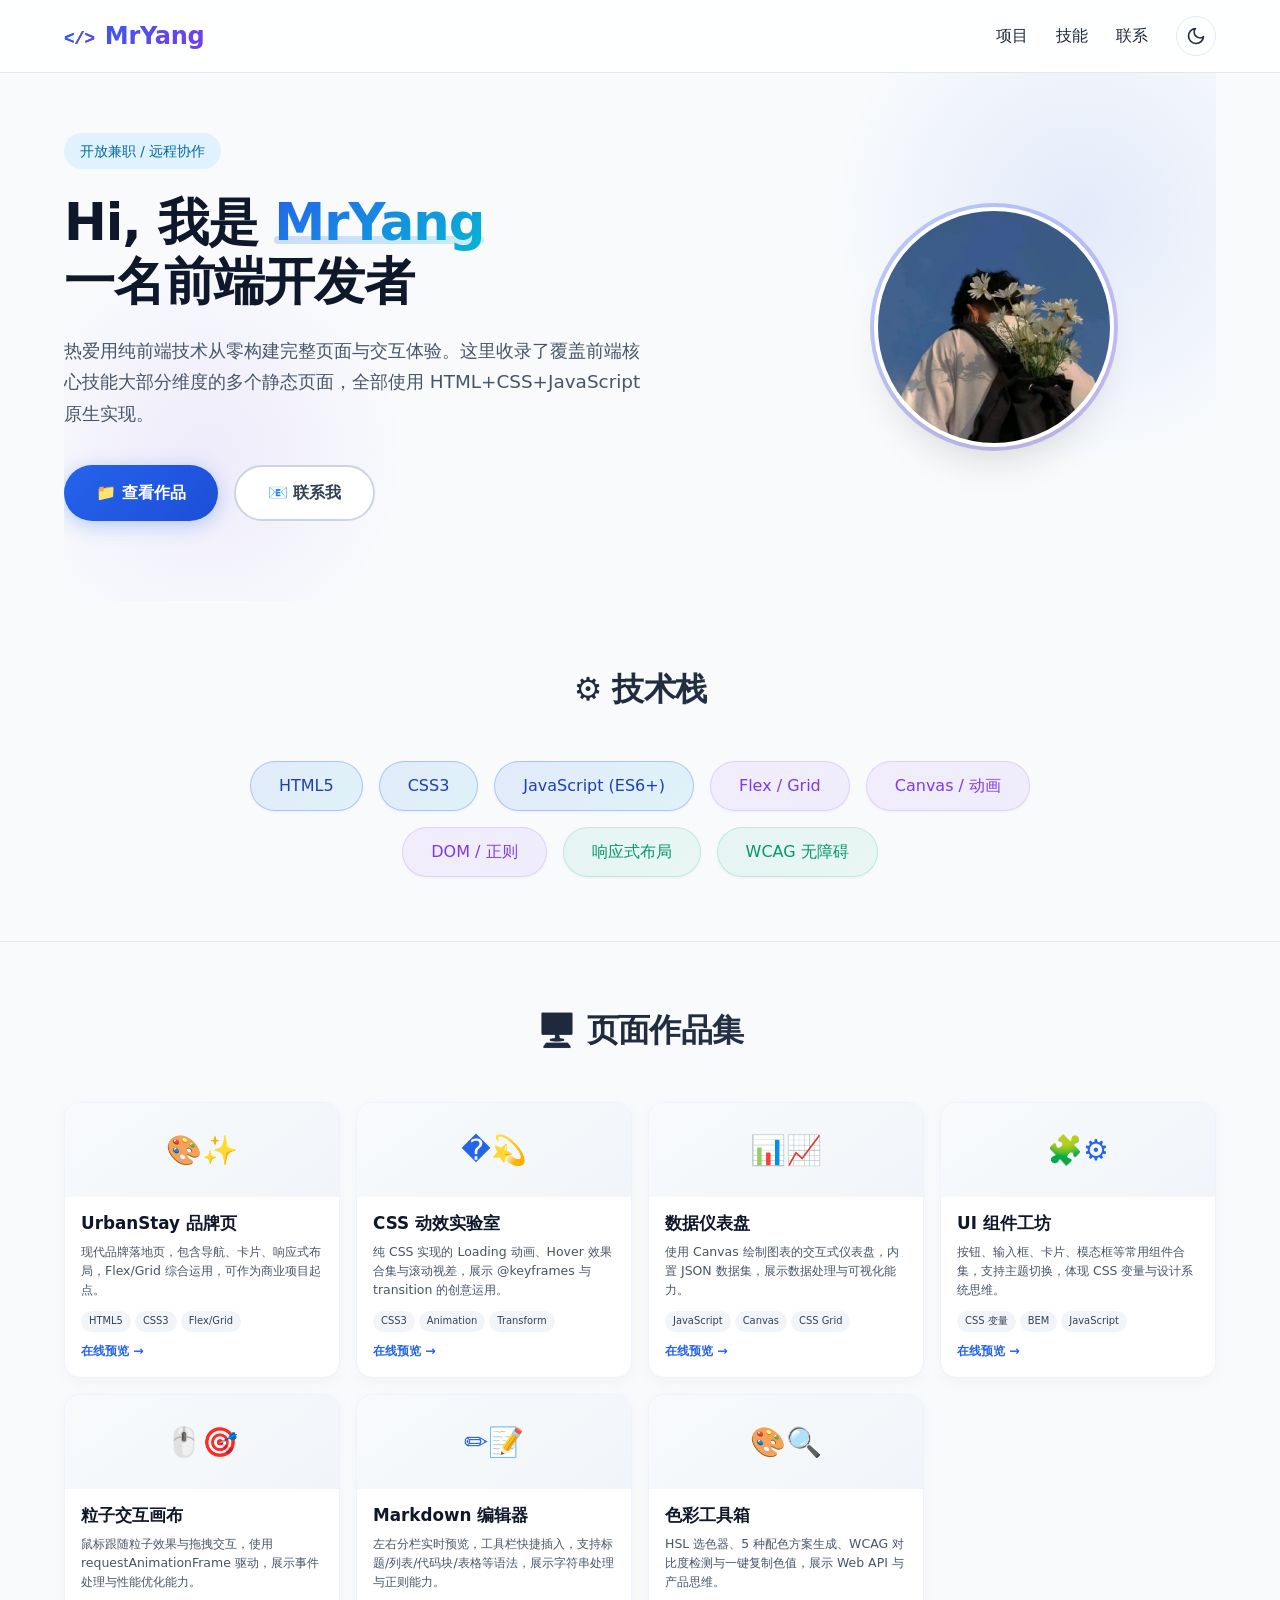
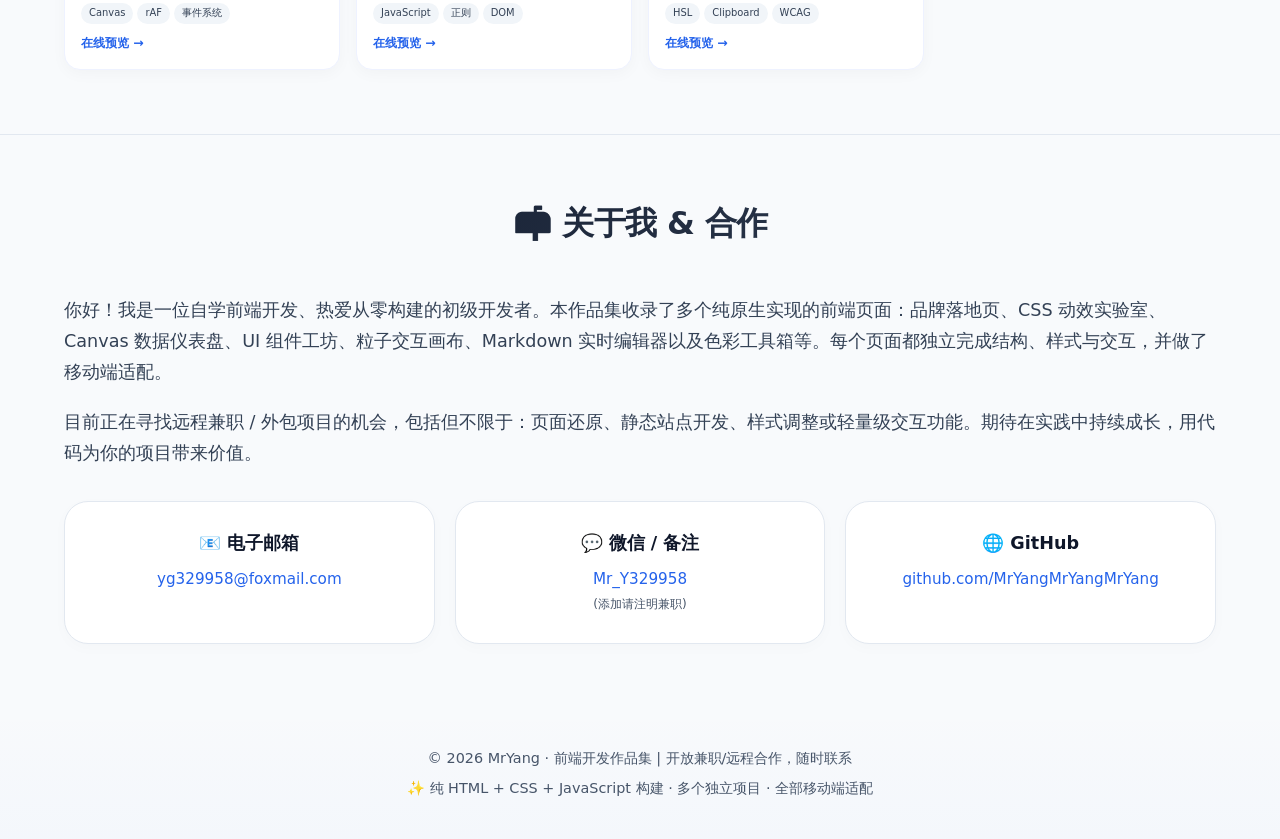
==== index.html @ 383ffbd2 "初始提交：MrYang 前端开发作品集" ====
<!DOCTYPE html>
<html lang="zh-CN">
<head>
    <meta charset="UTF-8">
    <meta name="viewport" content="width=device-width, initial-scale=1.0, viewport-fit=cover">
    <meta name="description" content="MrYang 前端开发作品集 - 专注 HTML5/CSS3/JavaScript 原生开发与响应式布局，开放兼职与远程协作">
    <meta name="keywords" content="前端开发, 作品集, HTML5, CSS3, JavaScript, 响应式布局">
    <meta property="og:title" content="MrYang · 前端开发作品集">
    <meta property="og:description" content="专注原生前端开发，开放兼职与远程协作">
    <meta property="og:type" content="website">
    <title>MrYang · 前端页面作品集</title>
    <link rel="icon" href="data:image/svg+xml,%3Csvg xmlns='http://www.w3.org/2000/svg' viewBox='0 0 100 100'%3E%3Cdefs%3E%3ClinearGradient id='g' x1='0%25' y1='0%25' x2='100%25' y2='100%25'%3E%3Cstop offset='0%25' stop-color='%232563eb'/%3E%3Cstop offset='100%25' stop-color='%237c3aed'/%3E%3C/linearGradient%3E%3C/defs%3E%3Crect width='100' height='100' rx='20' fill='url(%23g)'/%3E%3Ctext x='50' y='68' font-family='system-ui,-apple-system,sans-serif' font-size='56' font-weight='800' fill='white' text-anchor='middle'%3EM%3C/text%3E%3Ctext x='78' y='38' font-family='monospace' font-size='22' font-weight='700' fill='rgba(255,255,255,0.85)' text-anchor='middle'%3E%3C/text%3E%3C/svg%3E" type="image/svg+xml">
    <link rel="apple-touch-icon" href="data:image/svg+xml,%3Csvg xmlns='http://www.w3.org/2000/svg' viewBox='0 0 100 100'%3E%3Cdefs%3E%3ClinearGradient id='g' x1='0%25' y1='0%25' x2='100%25' y2='100%25'%3E%3Cstop offset='0%25' stop-color='%232563eb'/%3E%3Cstop offset='100%25' stop-color='%237c3aed'/%3E%3C/linearGradient%3E%3C/defs%3E%3Crect width='100' height='100' rx='20' fill='url(%23g)'/%3E%3Ctext x='50' y='68' font-family='system-ui,-apple-system,sans-serif' font-size='56' font-weight='800' fill='white' text-anchor='middle'%3EM%3C/text%3E%3Ctext x='78' y='38' font-family='monospace' font-size='22' font-weight='700' fill='rgba(255,255,255,0.85)' text-anchor='middle'%3E%3C/text%3E%3C/svg%3E" type="image/svg+xml">
    <link rel="stylesheet" href="style.css">
</head>
<body>
    <a href="#main-content" class="skip-link">跳转到主要内容</a>
    <nav class="navbar" aria-label="主导航">
        <div class="container nav-inner">
            <a href="#" class="logo" aria-label="返回顶部"><span class="logo-icon">&lt;/&gt;</span> MrYang</a>
            <button class="nav-menu-btn" id="navMenuBtn" aria-label="菜单">☰</button>
            <div class="nav-links" id="navLinks">
                <a href="#projects" aria-label="查看项目作品">项目</a>
                <a href="#skills" aria-label="查看技术栈">技能</a>
                <a href="#contact" aria-label="联系方式">联系</a>
                <button class="theme-toggle" id="themeToggle" aria-label="切换暗色/亮色模式">
                    <svg class="moon" width="20" height="20" viewBox="0 0 24 24" fill="none" stroke="currentColor" stroke-width="2" stroke-linecap="round" stroke-linejoin="round"><path d="M21 12.79A9 9 0 1 1 11.21 3 7 7 0 0 0 21 12.79z"/></svg>
                    <svg class="sun" width="20" height="20" viewBox="0 0 24 24" fill="none" stroke="currentColor" stroke-width="2" stroke-linecap="round" stroke-linejoin="round"><circle cx="12" cy="12" r="5"/><line x1="12" y1="1" x2="12" y2="3"/><line x1="12" y1="21" x2="12" y2="23"/><line x1="4.22" y1="4.22" x2="5.64" y2="5.64"/><line x1="18.36" y1="18.36" x2="19.78" y2="19.78"/><line x1="1" y1="12" x2="3" y2="12"/><line x1="21" y1="12" x2="23" y2="12"/><line x1="4.22" y1="19.78" x2="5.64" y2="18.36"/><line x1="18.36" y1="5.64" x2="19.78" y2="4.22"/></svg>
                </button>
            </div>
        </div>
    </nav>

    <main id="main-content">
        <div class="container">
            <!-- Hero 部分 -->
            <div class="hero">
                <div class="hero-content">
                    <div class="hero-badge">开放兼职 / 远程协作</div>
                    <h1>Hi, 我是 <span class="hero-highlight">MrYang</span><br>一名前端开发者</h1>
                    <p class="hero-desc">热爱用纯前端技术从零构建完整页面与交互体验。这里收录了覆盖前端核心技能大部分维度的多个静态页面，全部使用 HTML+CSS+JavaScript 原生实现。</p>
                    <div class="btn-group">
                        <a href="#projects" class="btn btn-primary">📁 查看作品</a>
                        <a href="#contact" class="btn btn-outline">📧 联系我</a>
                    </div>
                </div>
                <div class="hero-avatar">
                    <div class="avatar-circle"></div>
                </div>
            </div>
        </div>

        <!-- 技能区域 -->
        <section id="skills">
            <div class="container">
                <h2 class="section-title">⚙️ 技术栈</h2>
                <div class="skills-grid">
                    <span class="skill-tag core">HTML5</span>
                    <span class="skill-tag core">CSS3</span>
                    <span class="skill-tag core">JavaScript (ES6+)</span>
                    <span class="skill-tag tools">Flex / Grid</span>
                    <span class="skill-tag tools">Canvas / 动画</span>
                    <span class="skill-tag tools">DOM / 正则</span>
                    <span class="skill-tag method">响应式布局</span>
                    <span class="skill-tag method">WCAG 无障碍</span>
                </div>
            </div>
        </section>

        <!-- 项目作品展示 -->
        <section id="projects">
            <div class="container">
                <h2 class="section-title">🖥️ 页面作品集</h2>
                <div class="projects-grid">
                    <!-- 项目卡片 1 - 品牌落地页 -->
                    <div class="project-card">
                        <div class="card-img">
                            🎨✨
                        </div>
                        <div class="card-content">
                            <h3 class="card-title">UrbanStay 品牌页</h3>
                            <p class="card-desc">现代品牌落地页，包含导航、卡片、响应式布局，Flex/Grid 综合运用，可作为商业项目起点。</p>
                            <div class="tech-stack">
                                <span class="tech-badge">HTML5</span>
                                <span class="tech-badge">CSS3</span>
                                <span class="tech-badge">Flex/Grid</span>
                            </div>
                            <a href="projects/urban-stay/index.html" class="card-link">在线预览 →</a>
                        </div>
                    </div>
                    <!-- 项目卡片 2 - CSS 动画合集 -->
                    <div class="project-card">
                        <div class="card-img">
                            �💫
                        </div>
                        <div class="card-content">
                            <h3 class="card-title">CSS 动效实验室</h3>
                            <p class="card-desc">纯 CSS 实现的 Loading 动画、Hover 效果合集与滚动视差，展示 @keyframes 与 transition 的创意运用。</p>
                            <div class="tech-stack">
                                <span class="tech-badge">CSS3</span>
                                <span class="tech-badge">Animation</span>
                                <span class="tech-badge">Transform</span>
                            </div>
                            <a href="projects/css-animation/index.html" class="card-link">在线预览 →</a>
                        </div>
                    </div>
                    <!-- 项目卡片 3 - 数据仪表盘 -->
                    <div class="project-card">
                        <div class="card-img">
                            📊📈
                        </div>
                        <div class="card-content">
                            <h3 class="card-title">数据仪表盘</h3>
                            <p class="card-desc">使用 Canvas 绘制图表的交互式仪表盘，内置 JSON 数据集，展示数据处理与可视化能力。</p>
                            <div class="tech-stack">
                                <span class="tech-badge">JavaScript</span>
                                <span class="tech-badge">Canvas</span>
                                <span class="tech-badge">CSS Grid</span>
                            </div>
                            <a href="projects/dashboard/index.html" class="card-link">在线预览 →</a>
                        </div>
                    </div>
                    <!-- 项目卡片 4 - UI 组件库 -->
                    <div class="project-card">
                        <div class="card-img">
                            🧩⚙️
                        </div>
                        <div class="card-content">
                            <h3 class="card-title">UI 组件工坊</h3>
                            <p class="card-desc">按钮、输入框、卡片、模态框等常用组件合集，支持主题切换，体现 CSS 变量与设计系统思维。</p>
                            <div class="tech-stack">
                                <span class="tech-badge">CSS 变量</span>
                                <span class="tech-badge">BEM</span>
                                <span class="tech-badge">JavaScript</span>
                            </div>
                            <a href="projects/ui-components/index.html" class="card-link">在线预览 →</a>
                        </div>
                    </div>
                    <!-- 项目卡片 5 - 创意交互页 -->
                    <div class="project-card">
                        <div class="card-img">
                            🖱️🎯
                        </div>
                        <div class="card-content">
                            <h3 class="card-title">粒子交互画布</h3>
                            <p class="card-desc">鼠标跟随粒子效果与拖拽交互，使用 requestAnimationFrame 驱动，展示事件处理与性能优化能力。</p>
                            <div class="tech-stack">
                                <span class="tech-badge">Canvas</span>
                                <span class="tech-badge">rAF</span>
                                <span class="tech-badge">事件系统</span>
                            </div>
                            <a href="projects/particle-canvas/index.html" class="card-link">在线预览 →</a>
                        </div>
                    </div>
                    <!-- 项目卡片 6 - Markdown 编辑器 -->
                    <div class="project-card">
                        <div class="card-img">
                            ✏️📝
                        </div>
                        <div class="card-content">
                            <h3 class="card-title">Markdown 编辑器</h3>
                            <p class="card-desc">左右分栏实时预览，工具栏快捷插入，支持标题/列表/代码块/表格等语法，展示字符串处理与正则能力。</p>
                            <div class="tech-stack">
                                <span class="tech-badge">JavaScript</span>
                                <span class="tech-badge">正则</span>
                                <span class="tech-badge">DOM</span>
                            </div>
                            <a href="projects/markdown-editor/index.html" class="card-link">在线预览 →</a>
                        </div>
                    </div>
                    <!-- 项目卡片 7 - 色彩工具箱 -->
                    <div class="project-card">
                        <div class="card-img">
                            🎨🔍
                        </div>
                        <div class="card-content">
                            <h3 class="card-title">色彩工具箱</h3>
                            <p class="card-desc">HSL 选色器、5 种配色方案生成、WCAG 对比度检测与一键复制色值，展示 Web API 与产品思维。</p>
                            <div class="tech-stack">
                                <span class="tech-badge">HSL</span>
                                <span class="tech-badge">Clipboard</span>
                                <span class="tech-badge">WCAG</span>
                            </div>
                            <a href="projects/color-toolkit/index.html" class="card-link">在线预览 →</a>
                        </div>
                    </div>
                </div>

            </div>
        </section>

        <!-- 关于我 + 联系方式区域 (包含联系展示) -->
        <section id="contact">
            <div class="container">
                <h2 class="section-title">📬 关于我 & 合作</h2>
                <div class="about-wrap">
                    <div class="about-text">
                        <p>你好！我是一位自学前端开发、热爱从零构建的初级开发者。本作品集收录了多个纯原生实现的前端页面：品牌落地页、CSS 动效实验室、Canvas 数据仪表盘、UI 组件工坊、粒子交互画布、Markdown 实时编辑器以及色彩工具箱等。每个页面都独立完成结构、样式与交互，并做了移动端适配。</p>
                        <p>目前正在寻找远程兼职 / 外包项目的机会，包括但不限于：页面还原、静态站点开发、样式调整或轻量级交互功能。期待在实践中持续成长，用代码为你的项目带来价值。</p>
                        <div class="contact-links">
                            <div class="contact-card">
                                <h3>📧 电子邮箱</h3>
                                <div class="contact-detail">yg329958@foxmail.com</div>
                            </div>
                            <div class="contact-card">
                                <h3>💬 微信 / 备注</h3>
                                <div class="contact-detail">Mr_Y329958</div>
                                <span style="font-size: 0.75rem; color:#475569;">(添加请注明兼职)</span>
                            </div>
                            <div class="contact-card">
                                <h3>🌐 GitHub</h3>
                                <div class="contact-detail">
                                    <a href="https://github.com/MrYangMrYangMrYang?tab=repositories" target="_blank" rel="noopener noreferrer" style="color: inherit; text-decoration: none;">github.com/MrYangMrYangMrYang</a>
                                </div>
                            </div>
                        </div>
                    </div>
                </div>
            </div>
        </section>
    </main>

    <footer>
        <div class="container">
            <p>© 2026 MrYang · 前端开发作品集 | 开放兼职/远程合作，随时联系</p>
            <p style="margin-top: 8px;">✨ 纯 HTML + CSS + JavaScript 构建 · 多个独立项目 · 全部移动端适配</p>
        </div>
    </footer>

    <script>
        // 导航栏滚动效果
        (function() {
            const navbar = document.querySelector('.navbar');
            window.addEventListener('scroll', () => {
                if (window.scrollY > 50) {
                    navbar.classList.add('scrolled');
                } else {
                    navbar.classList.remove('scrolled');
                }
            });
        })();

        // 主题切换
        (function() {
            const toggle = document.getElementById('themeToggle');
            const saved = localStorage.getItem('theme');
            if (saved === 'dark' || (!saved && window.matchMedia('(prefers-color-scheme: dark)').matches)) {
                document.body.classList.add('dark');
            }
            toggle.addEventListener('click', function() {
                document.body.classList.toggle('dark');
                localStorage.setItem('theme', document.body.classList.contains('dark') ? 'dark' : 'light');
            });
        })();

        // 通用平滑滚动
        document.querySelectorAll('a[href^="#"]').forEach(anchor => {
            anchor.addEventListener('click', function(e) {
                const targetId = this.getAttribute('href');
                // 排除 href="#" 的情况，只处理有具体锚点的链接
                if (targetId === '#') return;
                
                const targetElement = document.querySelector(targetId);
                if (targetElement) {
                    e.preventDefault();
                    targetElement.scrollIntoView({ behavior: 'smooth', block: 'start' });
                }
            });
        });

        // 保存滚动位置：点击项目链接时记录当前滚动位置
        document.querySelectorAll('a[href^="projects/"]').forEach(link => {
            link.addEventListener('click', () => {
                sessionStorage.setItem('scrollPos', window.scrollY);
            });
        });

        // 恢复滚动位置：从项目页返回时直接回到原来的位置
        const savedPos = sessionStorage.getItem('scrollPos');
        if (savedPos !== null) {
            window.scrollTo({ top: parseInt(savedPos), behavior: 'instant' });
            sessionStorage.removeItem('scrollPos');
        }

        // 移动端菜单
        (function() {
            const btn = document.getElementById('navMenuBtn');
            const links = document.getElementById('navLinks');
            btn.addEventListener('click', () => {
                links.classList.toggle('open');
                btn.textContent = links.classList.contains('open') ? '✕' : '☰';
            });
            links.querySelectorAll('a').forEach(a => {
                a.addEventListener('click', () => {
                    links.classList.remove('open');
                    btn.textContent = '☰';
                });
            });
        })();
    </script>
</body>
</html>
---- style.css ----
/* ========================================
   MrYang 个人作品集 - 样式表
   ======================================== */

/* 基础重置 */
* {
    margin: 0;
    padding: 0;
    box-sizing: border-box;
}

html {
    scroll-behavior: smooth;
}

body {
    background: #f8fafc;
    font-family: system-ui, -apple-system, 'Segoe UI', 'Roboto', 'Noto Sans', sans-serif;
    color: #0f172a;
    line-height: 1.5;
}

/* 容器 */
.container {
    max-width: 1200px;
    margin: 0 auto;
    padding: 0 24px;
}

/* ========================================
   导航栏
   ======================================== */
.navbar {
    background: rgba(255,255,255,0.85);
    backdrop-filter: blur(12px);
    position: sticky;
    top: 0;
    z-index: 10;
    border-bottom: 1px solid #e2e8f0;
    padding: 16px 0;
    transition: all 0.3s ease;
}

.navbar.scrolled {
    background: rgba(255,255,255,0.95);
    box-shadow: 0 2px 20px rgba(0,0,0,0.05);
}

.nav-inner {
    display: flex;
    justify-content: space-between;
    align-items: center;
    flex-wrap: wrap;
    gap: 16px;
}

.logo {
    font-weight: 700;
    font-size: 1.5rem;
    background: linear-gradient(135deg, #2563eb, #7c3aed);
    background-clip: text;
    -webkit-background-clip: text;
    color: transparent;
    letter-spacing: -0.3px;
}

.logo-icon {
    font-family: 'Cascadia Code', 'Fira Code', 'Consolas', monospace;
    font-size: 1.1rem;
    background: linear-gradient(135deg, #2563eb, #7c3aed);
    -webkit-background-clip: text;
    background-clip: text;
    color: transparent;
    font-weight: 800;
    margin-right: 2px;
}

.nav-links {
    display: flex;
    gap: 28px;
    align-items: center;
}

.nav-links a {
    text-decoration: none;
    font-weight: 500;
    color: #1e293b;
    transition: color 0.2s;
    position: relative;
}

.nav-links a::after {
    content: '';
    position: absolute;
    bottom: -4px;
    left: 0;
    width: 0;
    height: 2px;
    background: #2563eb;
    transition: width 0.2s ease;
}

.nav-links a:hover::after {
    width: 100%;
}

.nav-links a:hover {
    color: #2563eb;
}

/* ========================================
   通用板块样式
   ======================================== */
section {
    padding: 64px 0;
    border-bottom: 1px solid #e2e8f0;
}

section:last-child {
    border-bottom: none;
}

.section-title {
    font-size: 2rem;
    font-weight: 700;
    letter-spacing: -0.02em;
    margin-bottom: 48px;
    text-align: center;
    background: linear-gradient(120deg, #0f172a, #334155);
    background-clip: text;
    -webkit-background-clip: text;
    color: transparent;
}

/* ========================================
   Hero 区域
   ======================================== */
.hero {
    display: flex;
    flex-wrap: wrap;
    align-items: center;
    justify-content: space-between;
    gap: 40px;
    padding: 60px 0 80px;
    position: relative;
    overflow: hidden;
}

.hero::before {
    content: '';
    position: absolute;
    top: -20%;
    right: -10%;
    width: 500px;
    height: 500px;
    background: radial-gradient(circle, rgba(37,99,235,0.1) 0%, transparent 70%);
    border-radius: 50%;
}

.hero::after {
    content: '';
    position: absolute;
    bottom: -10%;
    left: -5%;
    width: 400px;
    height: 400px;
    background: radial-gradient(circle, rgba(124,58,237,0.08) 0%, transparent 70%);
    border-radius: 50%;
}

.hero-content {
    flex: 1.2;
    position: relative;
    z-index: 1;
}

.hero-badge {
    background: #e0f2fe;
    color: #0369a1;
    padding: 8px 16px;
    border-radius: 40px;
    font-size: 0.85rem;
    font-weight: 500;
    display: inline-block;
    margin-bottom: 24px;
    animation: fadeInUp 0.5s ease;
}

.hero-content h1 {
    font-size: 3.2rem;
    font-weight: 800;
    line-height: 1.15;
    letter-spacing: -0.02em;
    margin-bottom: 24px;
    color: #0f172a;
    animation: fadeInUp 0.5s ease 0.1s both;
}

.hero-highlight {
    background: linear-gradient(145deg, #2563eb, #06b6d4);
    background-clip: text;
    -webkit-background-clip: text;
    color: transparent;
    position: relative;
}

.hero-highlight::after {
    content: '';
    position: absolute;
    bottom: 8px;
    left: 0;
    right: 0;
    height: 8px;
    background: linear-gradient(90deg, rgba(37,99,235,0.2), rgba(6,182,212,0.2));
    border-radius: 4px;
    z-index: -1;
}

.hero-desc {
    font-size: 1.15rem;
    color: #475569;
    max-width: 580px;
    margin-bottom: 36px;
    line-height: 1.7;
    animation: fadeInUp 0.5s ease 0.2s both;
}

.btn-group {
    display: flex;
    gap: 16px;
    flex-wrap: wrap;
    animation: fadeInUp 0.5s ease 0.3s both;
}

.btn {
    display: inline-flex;
    align-items: center;
    padding: 14px 32px;
    border-radius: 40px;
    font-weight: 600;
    text-decoration: none;
    transition: all 0.3s ease;
    gap: 8px;
}

.btn-primary {
    background: linear-gradient(135deg, #2563eb, #1d4ed8);
    color: white;
    box-shadow: 0 4px 20px rgba(37,99,235,0.3);
}

.btn-primary:hover {
    background: linear-gradient(135deg, #1d4ed8, #1e40af);
    transform: translateY(-3px);
    box-shadow: 0 8px 30px rgba(37,99,235,0.4);
}

.btn-outline {
    border: 2px solid #cbd5e1;
    color: #334155;
    background: white;
}

.btn-outline:hover {
    border-color: #2563eb;
    color: #2563eb;
    background: rgba(37,99,235,0.05);
    transform: translateY(-2px);
}

.hero-avatar {
    flex: 0.8;
    display: flex;
    justify-content: center;
    position: relative;
    z-index: 1;
}

.avatar-circle {
    width: 240px;
    height: 240px;
    border-radius: 50%;
    background-image: url('images/User.jpg');
    background-size: cover;
    background-repeat: no-repeat;
    background-position: center;
    box-shadow: 0 25px 40px -15px rgba(0,0,0,0.15);
    transition: all 0.4s ease;
    border: 4px solid white;
    position: relative;
}

.avatar-circle::before {
    content: '';
    position: absolute;
    inset: -8px;
    border-radius: 50%;
    background: linear-gradient(135deg, rgba(37,99,235,0.3), rgba(124,58,237,0.3));
    z-index: -1;
    animation: pulse 3s ease-in-out infinite;
}

.avatar-circle:hover {
    transform: scale(1.05);
    box-shadow: 0 30px 50px -20px rgba(0,0,0,0.2);
}

@keyframes fadeInUp {
    from {
        opacity: 0;
        transform: translateY(20px);
    }
    to {
        opacity: 1;
        transform: translateY(0);
    }
}

@keyframes pulse {
    0%, 100% {
        transform: scale(1);
        opacity: 0.6;
    }
    50% {
        transform: scale(1.05);
        opacity: 0.3;
    }
}

/* ========================================
   技能云
   ======================================== */
.skills-grid {
    display: flex;
    flex-wrap: wrap;
    justify-content: center;
    gap: 16px;
    max-width: 900px;
    margin: 0 auto;
}

.skill-tag {
    background: white;
    border-radius: 60px;
    padding: 12px 28px;
    font-weight: 500;
    box-shadow: 0 1px 3px rgba(0,0,0,0.05);
    border: 1px solid #e2e8f0;
    transition: all 0.3s ease;
    font-size: 1rem;
    position: relative;
}

.skill-tag:hover {
    border-color: #2563eb;
    transform: translateY(-3px) scale(1.02);
    box-shadow: 0 12px 28px -12px rgba(37,99,235,0.3);
}

.skill-tag.core {
    background: linear-gradient(135deg, rgba(37,99,235,0.1), rgba(6,182,212,0.1));
    border-color: rgba(37,99,235,0.3);
    color: #1e40af;
}

.skill-tag.core:hover {
    background: linear-gradient(135deg, rgba(37,99,235,0.15), rgba(6,182,212,0.15));
    border-color: #2563eb;
}

.skill-tag.tools {
    background: linear-gradient(135deg, rgba(168,85,247,0.08), rgba(139,92,246,0.08));
    border-color: rgba(168,85,247,0.2);
    color: #7c3aed;
}

.skill-tag.tools:hover {
    border-color: #a855f7;
}

.skill-tag.method {
    background: linear-gradient(135deg, rgba(16,185,129,0.08), rgba(52,211,153,0.08));
    border-color: rgba(16,185,129,0.2);
    color: #059669;
}

.skill-tag.method:hover {
    border-color: #10b981;
}

/* ========================================
   项目卡片网格
   ======================================== */
.projects-grid {
    display: grid;
    grid-template-columns: repeat(4, 1fr);
    gap: 16px;
    margin-top: 20px;
}

.project-card {
    background: white;
    border-radius: 16px;
    overflow: hidden;
    box-shadow: 0 4px 15px rgba(0,0,0,0.03);
    border: 1px solid #eef2ff;
    transition: all 0.4s cubic-bezier(0.4, 0, 0.2, 1);
    aspect-ratio: 1;
    display: flex;
    flex-direction: column;
}

.project-card:hover {
    transform: translateY(-6px);
    border-color: #cbd5e1;
    box-shadow: 0 15px 30px -10px rgba(0,0,0,0.12);
}

.card-img {
    height: 55%;
    background: linear-gradient(145deg, #f8fafc, #f1f5f9);
    display: flex;
    align-items: center;
    justify-content: center;
    font-size: 1.8rem;
    color: #2563eb;
}

.card-content {
    padding: 16px;
    flex: 1;
    display: flex;
    flex-direction: column;
}

.card-title {
    font-size: 1.05rem;
    font-weight: 700;
    margin-bottom: 8px;
    line-height: 1.3;
}

.card-desc {
    color: #475569;
    margin-bottom: 12px;
    font-size: 0.78rem;
    line-height: 1.5;
}

.tech-stack {
    display: flex;
    flex-wrap: wrap;
    gap: 4px;
    margin-bottom: 10px;
}

.tech-badge {
    background: #f1f5f9;
    padding: 3px 8px;
    border-radius: 16px;
    font-size: 0.62rem;
    font-weight: 500;
    color: #334155;
}

.card-link {
    text-decoration: none;
    font-weight: 600;
    color: #2563eb;
    display: inline-flex;
    align-items: center;
    gap: 4px;
    font-size: 0.78rem;
}

/* ========================================
   关于我 + 联系方式
   ======================================== */
.about-wrap {
    display: flex;
    flex-wrap: wrap;
    gap: 48px;
    justify-content: space-between;
    align-items: flex-start;
}

.about-text {
    flex: 1;
    min-width: 300px;
}

.about-text p {
    font-size: 1.1rem;
    color: #334155;
    margin-bottom: 20px;
    line-height: 1.75;
}

.contact-links {
    display: grid;
    grid-template-columns: repeat(auto-fit, minmax(200px, 1fr));
    gap: 20px;
    margin-top: 32px;
    width: 100%;
}

.contact-card {
    background: white;
    border-radius: 24px;
    padding: 28px 24px;
    text-align: center;
    border: 1px solid #e2e8f0;
    box-shadow: 0 4px 15px rgba(0,0,0,0.02);
    transition: all 0.3s ease;
}

.contact-card:hover {
    transform: translateY(-4px);
    border-color: #cbd5e1;
    box-shadow: 0 12px 30px rgba(0,0,0,0.08);
}

.contact-card h3 {
    font-size: 1.1rem;
    margin-bottom: 12px;
    display: flex;
    align-items: center;
    justify-content: center;
    gap: 8px;
}

.contact-detail {
    color: #2563eb;
    font-weight: 500;
    word-break: break-all;
    font-size: 0.95rem;
}

.contact-detail a {
    color: inherit;
    text-decoration: none;
    transition: color 0.2s;
}

.contact-detail a:hover {
    color: #1d4ed8;
    text-decoration: underline;
}

footer {
    text-align: center;
    padding: 40px 0;
    color: #475569;
    font-size: 0.9rem;
    background: linear-gradient(to top, rgba(37,99,235,0.02), transparent);
}

/* ========================================
   组件样式
   ======================================== */
/* Skip-link 无障碍 */
.skip-link {
    position: absolute;
    top: -100%;
    left: 16px;
    background: #2563eb;
    color: white;
    padding: 8px 16px;
    border-radius: 8px;
    font-weight: 600;
    z-index: 200;
    text-decoration: none;
}

.skip-link:focus {
    top: 16px;
}

/* 主题切换按钮 */
.theme-toggle {
    background: none;
    border: 1px solid #e2e8f0;
    border-radius: 50%;
    width: 40px;
    height: 40px;
    display: flex;
    align-items: center;
    justify-content: center;
    cursor: pointer;
    transition: all 0.2s;
    color: #1e293b;
}

.theme-toggle:hover {
    border-color: #2563eb;
    color: #2563eb;
}

.theme-toggle svg.sun {
    display: none;
}

.theme-toggle svg.moon {
    display: block;
}

/* 移动端菜单按钮 */
.nav-menu-btn {
    display: none;
    background: none;
    border: 1px solid #e2e8f0;
    border-radius: 8px;
    width: 40px;
    height: 40px;
    font-size: 1.3rem;
    cursor: pointer;
    color: #1e293b;
    align-items: center;
    justify-content: center;
    transition: all 0.2s;
}

.nav-menu-btn:hover {
    border-color: #2563eb;
    color: #2563eb;
}

/* ========================================
   响应式适配
   ======================================== */
@media (max-width: 768px) {
    .nav-menu-btn {
        display: flex;
    }

    .nav-links {
        display: none;
        position: absolute;
        top: 100%;
        left: 0;
        right: 0;
        background: rgba(255,255,255,0.98);
        backdrop-filter: blur(12px);
        flex-direction: column;
        padding: 16px 24px;
        gap: 12px;
        border-bottom: 1px solid #e2e8f0;
        box-shadow: 0 8px 24px rgba(0,0,0,0.08);
    }

    .nav-links.open {
        display: flex;
    }

    .nav-inner {
        position: relative;
    }

    .hero {
        flex-direction: column;
        text-align: center;
        padding: 40px 0 60px;
    }

    .hero-content {
        order: 2;
    }

    .hero-avatar {
        order: 1;
        margin-top: 0;
    }

    .hero-desc {
        max-width: 100%;
    }

    .btn-group {
        justify-content: center;
    }

    .avatar-circle {
        width: 160px;
        height: 160px;
    }

    .hero-content h1 {
        font-size: 2.2rem;
    }

    .hero-desc {
        font-size: 1rem;
    }

    .section-title {
        font-size: 1.6rem;
        margin-bottom: 32px;
    }

    section {
        padding: 48px 0;
    }

    .projects-grid {
        grid-template-columns: repeat(auto-fill, minmax(260px, 1fr));
        gap: 16px;
    }

    .project-card {
        aspect-ratio: auto;
    }

    .card-img {
        height: 120px;
    }

    .about-text {
        min-width: 100%;
    }

    .contact-links {
        grid-template-columns: 1fr;
    }
}

@media (max-width: 480px) {
    .hero-content h1 {
        font-size: 1.8rem;
    }

    .hero-desc {
        font-size: 0.92rem;
    }

    .btn {
        padding: 12px 24px;
        font-size: 0.9rem;
    }

    .btn-group {
        flex-direction: column;
        align-items: stretch;
    }

    .avatar-circle {
        width: 130px;
        height: 130px;
    }

    .section-title {
        font-size: 1.4rem;
    }

    .skill-tag {
        padding: 8px 18px;
        font-size: 0.88rem;
    }

    .projects-grid {
        grid-template-columns: 1fr;
    }

    .card-content {
        padding: 12px;
    }

    .contact-card {
        padding: 20px 16px;
    }

    footer {
        padding: 24px 0;
        font-size: 0.82rem;
    }
}

/* 暗色模式下的移动端菜单 */
body.dark .nav-menu-btn {
    border-color: #334155;
    color: #e2e8f0;
}

body.dark .nav-menu-btn:hover {
    border-color: #60a5fa;
    color: #60a5fa;
}

body.dark .nav-links {
    background: rgba(15,23,42,0.98);
    border-bottom-color: #1e293b;
}

/* ========================================
   暗色模式
   ======================================== */
body.dark {
    background: #0f172a;
    color: #e2e8f0;
}

body.dark .navbar {
    background: rgba(15,23,42,0.85);
    border-bottom-color: #1e293b;
}

body.dark .nav-links a {
    color: #cbd5e1;
}

body.dark .nav-links a:hover {
    color: #60a5fa;
}

body.dark .section-title {
    background: linear-gradient(120deg, #e2e8f0, #94a3b8);
    background-clip: text;
    -webkit-background-clip: text;
}

body.dark .hero-badge {
    background: #172554;
    color: #93c5fd;
}

body.dark .hero-content h1 {
    color: #f1f5f9;
}

body.dark .hero-desc {
    color: #94a3b8;
}

body.dark .btn-outline {
    border-color: #334155;
    color: #e2e8f0;
    background: #1e293b;
}

body.dark .btn-outline:hover {
    border-color: #60a5fa;
    color: #60a5fa;
    background: #0f172a;
}

body.dark .avatar-circle {
    border-color: #334155;
}

body.dark .skill-tag {
    background: #1e293b;
    border-color: #334155;
    color: #e2e8f0;
}

body.dark .skill-tag:hover {
    border-color: #60a5fa;
    box-shadow: 0 8px 20px -12px #60a5fa40;
}

body.dark .project-card {
    background: #1e293b;
    border-color: #334155;
}

body.dark .project-card:hover {
    border-color: #475569;
    box-shadow: 0 24px 36px -12px rgba(0,0,0,0.4);
}

body.dark .card-img {
    background: linear-gradient(145deg, #1e293b, #0f172a);
}

body.dark .card-desc {
    color: #94a3b8;
}

body.dark .tech-badge {
    background: #334155;
    color: #e2e8f0;
}

body.dark .card-link {
    color: #60a5fa;
}

body.dark section {
    border-bottom-color: #1e293b;
}

body.dark .about-text p {
    color: #cbd5e1;
}

body.dark .contact-card {
    background: #1e293b;
    border-color: #334155;
}

body.dark .contact-detail {
    color: #60a5fa;
}

body.dark footer {
    color: #64748b;
}

body.dark .theme-toggle {
    border-color: #334155;
    color: #e2e8f0;
}

body.dark .theme-toggle:hover {
    border-color: #60a5fa;
    color: #60a5fa;
}

body.dark .theme-toggle svg.sun {
    display: block;
}

body.dark .theme-toggle svg.moon {
    display: none;
}
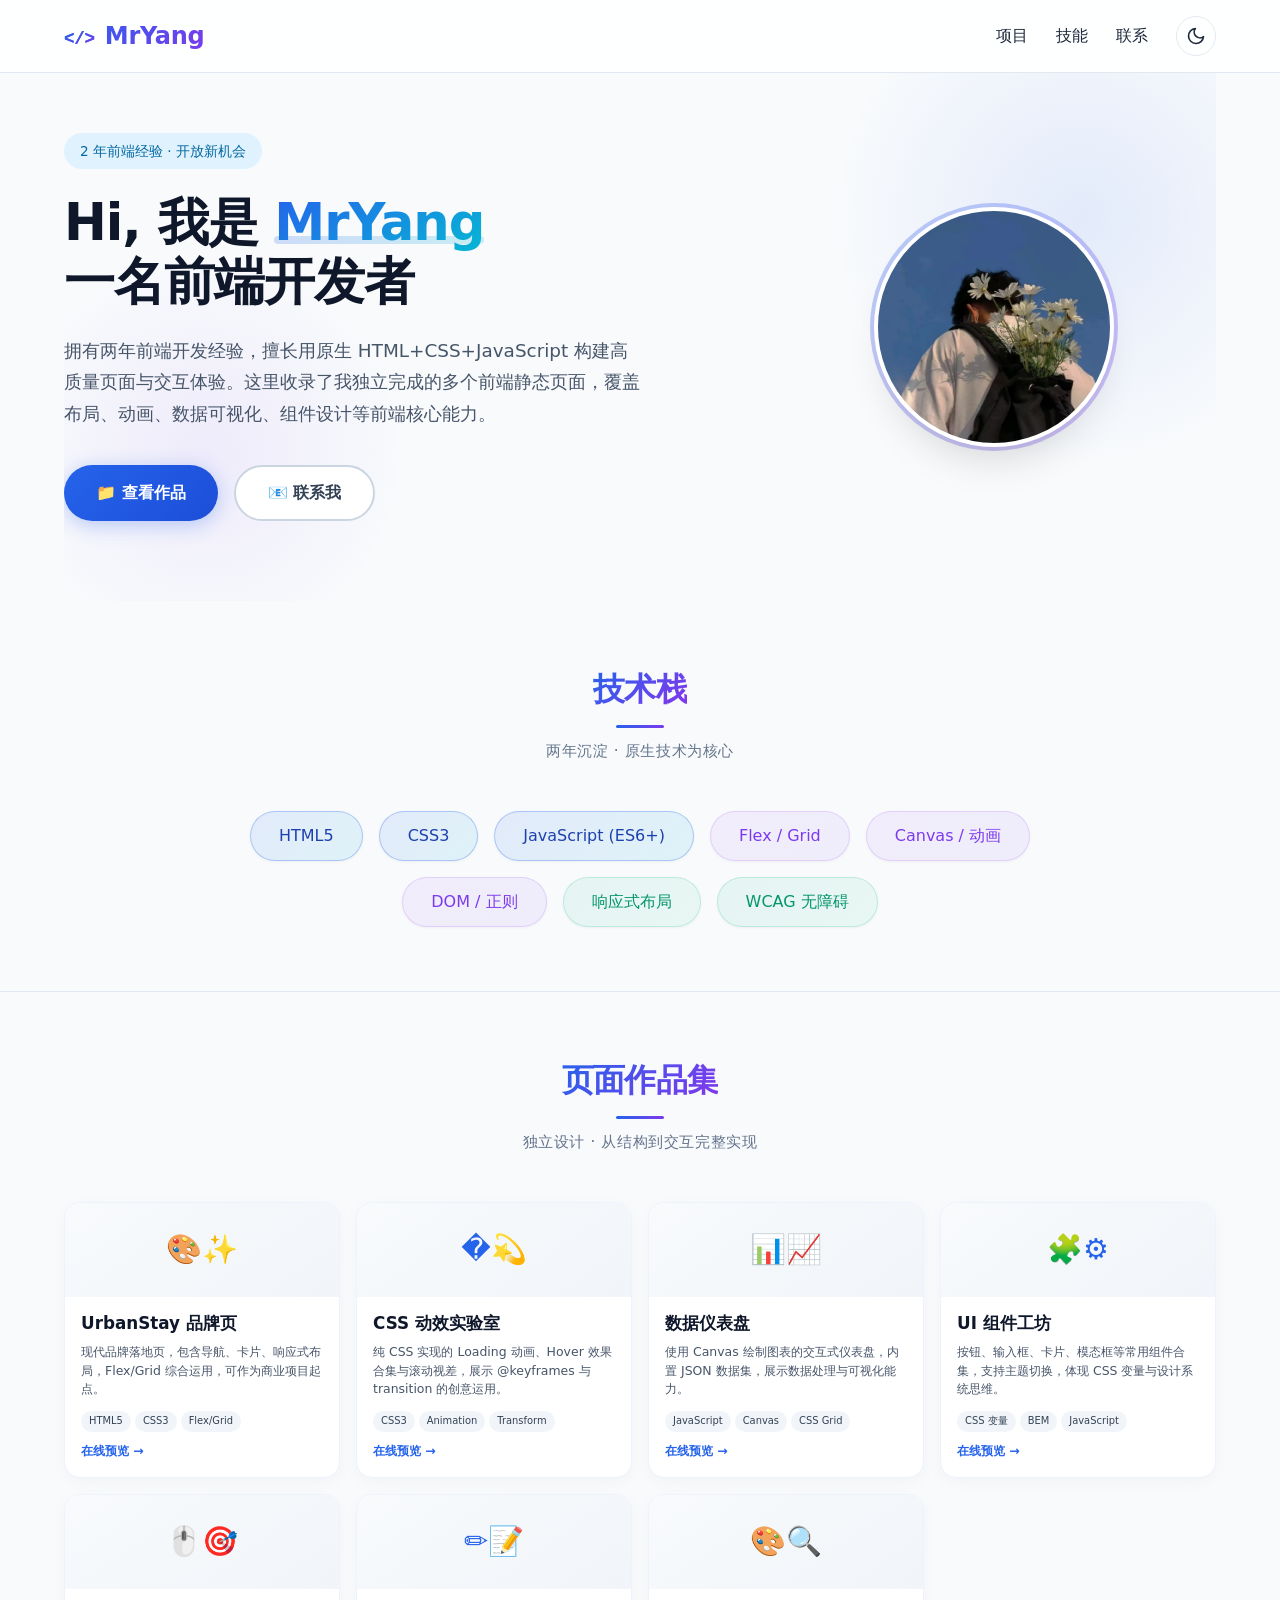
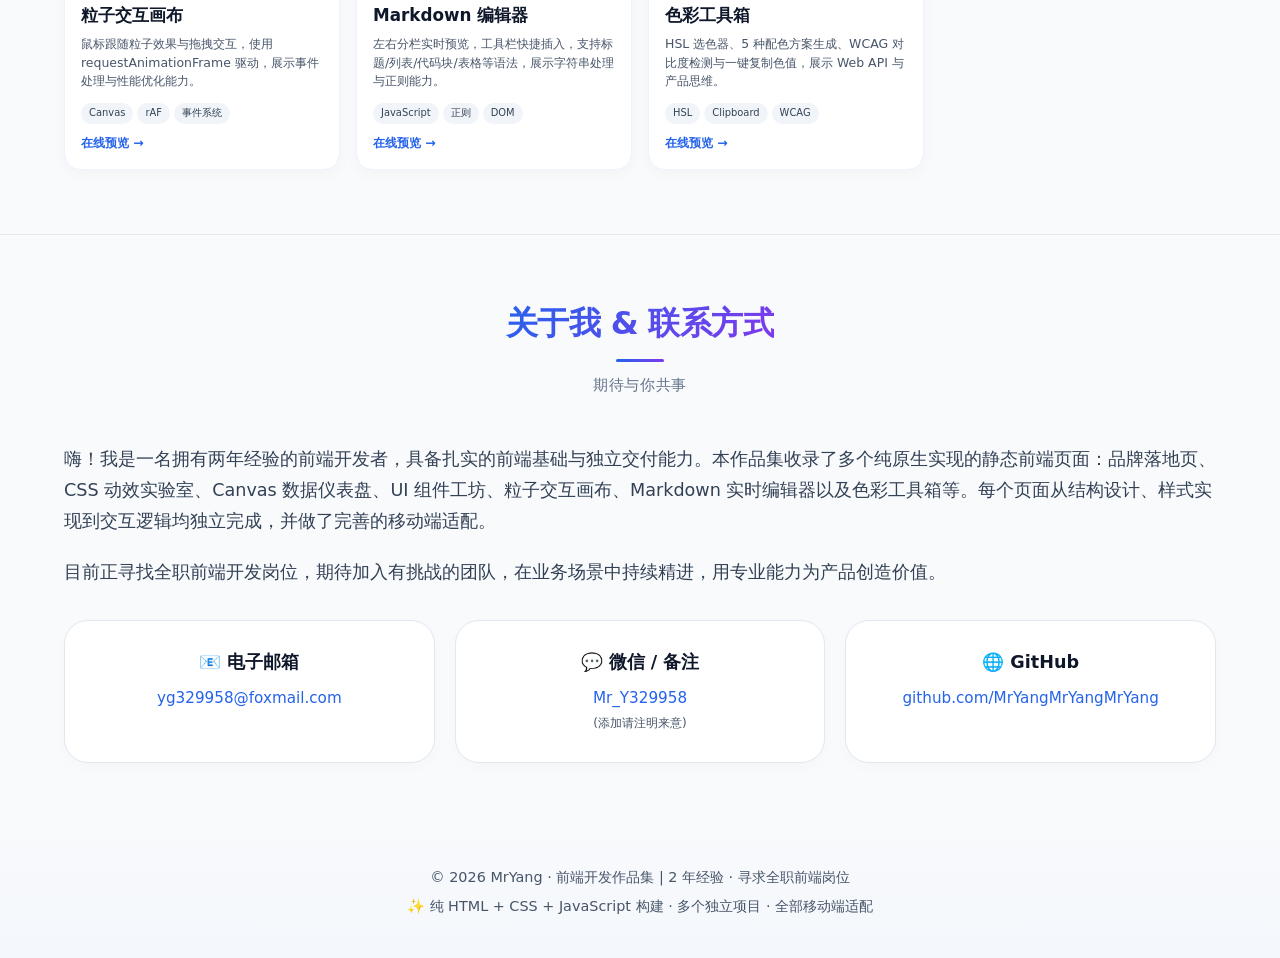
==== commit 516e1ece: "优化首页说辞与区域标题样式：定位两年经验求职者，标题增加渐变动画与副标题" ====
--- a/index.html
+++ b/index.html
@@ -3,10 +3,10 @@
 <head>
     <meta charset="UTF-8">
     <meta name="viewport" content="width=device-width, initial-scale=1.0, viewport-fit=cover">
-    <meta name="description" content="MrYang 前端开发作品集 - 专注 HTML5/CSS3/JavaScript 原生开发与响应式布局，开放兼职与远程协作">
+    <meta name="description" content="MrYang 前端开发作品集 - 2 年前端经验，专注 HTML5/CSS3/JavaScript 原生开发与响应式布局，寻求全职前端岗位">
     <meta name="keywords" content="前端开发, 作品集, HTML5, CSS3, JavaScript, 响应式布局">
     <meta property="og:title" content="MrYang · 前端开发作品集">
-    <meta property="og:description" content="专注原生前端开发，开放兼职与远程协作">
+    <meta property="og:description" content="2 年前端经验，专注原生前端开发，寻求全职前端岗位">
     <meta property="og:type" content="website">
     <title>MrYang · 前端页面作品集</title>
     <link rel="icon" href="data:image/svg+xml,%3Csvg xmlns='http://www.w3.org/2000/svg' viewBox='0 0 100 100'%3E%3Cdefs%3E%3ClinearGradient id='g' x1='0%25' y1='0%25' x2='100%25' y2='100%25'%3E%3Cstop offset='0%25' stop-color='%232563eb'/%3E%3Cstop offset='100%25' stop-color='%237c3aed'/%3E%3C/linearGradient%3E%3C/defs%3E%3Crect width='100' height='100' rx='20' fill='url(%23g)'/%3E%3Ctext x='50' y='68' font-family='system-ui,-apple-system,sans-serif' font-size='56' font-weight='800' fill='white' text-anchor='middle'%3EM%3C/text%3E%3Ctext x='78' y='38' font-family='monospace' font-size='22' font-weight='700' fill='rgba(255,255,255,0.85)' text-anchor='middle'%3E%3C/text%3E%3C/svg%3E" type="image/svg+xml">
@@ -36,9 +36,9 @@
             <!-- Hero 部分 -->
             <div class="hero">
                 <div class="hero-content">
-                    <div class="hero-badge">开放兼职 / 远程协作</div>
+                    <div class="hero-badge">2 年前端经验 · 开放新机会</div>
                     <h1>Hi, 我是 <span class="hero-highlight">MrYang</span><br>一名前端开发者</h1>
-                    <p class="hero-desc">热爱用纯前端技术从零构建完整页面与交互体验。这里收录了覆盖前端核心技能大部分维度的多个静态页面，全部使用 HTML+CSS+JavaScript 原生实现。</p>
+                    <p class="hero-desc">拥有两年前端开发经验，擅长用原生 HTML+CSS+JavaScript 构建高质量页面与交互体验。这里收录了我独立完成的多个前端静态页面，覆盖布局、动画、数据可视化、组件设计等前端核心能力。</p>
                     <div class="btn-group">
                         <a href="#projects" class="btn btn-primary">📁 查看作品</a>
                         <a href="#contact" class="btn btn-outline">📧 联系我</a>
@@ -53,7 +53,10 @@
         <!-- 技能区域 -->
         <section id="skills">
             <div class="container">
-                <h2 class="section-title">⚙️ 技术栈</h2>
+                <div class="section-header">
+                    <h2 class="section-title">技术栈</h2>
+                    <p class="section-subtitle">两年沉淀 · 原生技术为核心</p>
+                </div>
                 <div class="skills-grid">
                     <span class="skill-tag core">HTML5</span>
                     <span class="skill-tag core">CSS3</span>
@@ -70,7 +73,10 @@
         <!-- 项目作品展示 -->
         <section id="projects">
             <div class="container">
-                <h2 class="section-title">🖥️ 页面作品集</h2>
+                <div class="section-header">
+                    <h2 class="section-title">页面作品集</h2>
+                    <p class="section-subtitle">独立设计 · 从结构到交互完整实现</p>
+                </div>
                 <div class="projects-grid">
                     <!-- 项目卡片 1 - 品牌落地页 -->
                     <div class="project-card">
@@ -192,11 +198,14 @@
         <!-- 关于我 + 联系方式区域 (包含联系展示) -->
         <section id="contact">
             <div class="container">
-                <h2 class="section-title">📬 关于我 & 合作</h2>
+                <div class="section-header">
+                    <h2 class="section-title">关于我 & 联系方式</h2>
+                    <p class="section-subtitle">期待与你共事</p>
+                </div>
                 <div class="about-wrap">
                     <div class="about-text">
-                        <p>你好！我是一位自学前端开发、热爱从零构建的初级开发者。本作品集收录了多个纯原生实现的前端页面：品牌落地页、CSS 动效实验室、Canvas 数据仪表盘、UI 组件工坊、粒子交互画布、Markdown 实时编辑器以及色彩工具箱等。每个页面都独立完成结构、样式与交互，并做了移动端适配。</p>
-                        <p>目前正在寻找远程兼职 / 外包项目的机会，包括但不限于：页面还原、静态站点开发、样式调整或轻量级交互功能。期待在实践中持续成长，用代码为你的项目带来价值。</p>
+                        <p>嗨！我是一名拥有两年经验的前端开发者，具备扎实的前端基础与独立交付能力。本作品集收录了多个纯原生实现的静态前端页面：品牌落地页、CSS 动效实验室、Canvas 数据仪表盘、UI 组件工坊、粒子交互画布、Markdown 实时编辑器以及色彩工具箱等。每个页面从结构设计、样式实现到交互逻辑均独立完成，并做了完善的移动端适配。</p>
+                        <p>目前正寻找全职前端开发岗位，期待加入有挑战的团队，在业务场景中持续精进，用专业能力为产品创造价值。</p>
                         <div class="contact-links">
                             <div class="contact-card">
                                 <h3>📧 电子邮箱</h3>
@@ -205,7 +214,7 @@
                             <div class="contact-card">
                                 <h3>💬 微信 / 备注</h3>
                                 <div class="contact-detail">Mr_Y329958</div>
-                                <span style="font-size: 0.75rem; color:#475569;">(添加请注明兼职)</span>
+                                <span style="font-size: 0.75rem; color:#475569;">(添加请注明来意)</span>
                             </div>
                             <div class="contact-card">
                                 <h3>🌐 GitHub</h3>
@@ -222,7 +231,7 @@
 
     <footer>
         <div class="container">
-            <p>© 2026 MrYang · 前端开发作品集 | 开放兼职/远程合作，随时联系</p>
+            <p>© 2026 MrYang · 前端开发作品集 | 2 年经验 · 寻求全职前端岗位</p>
             <p style="margin-top: 8px;">✨ 纯 HTML + CSS + JavaScript 构建 · 多个独立项目 · 全部移动端适配</p>
         </div>
     </footer>
--- a/style.css
+++ b/style.css
@@ -120,16 +120,46 @@
     border-bottom: none;
 }
 
+.section-header {
+    text-align: center;
+    margin-bottom: 48px;
+}
+
 .section-title {
     font-size: 2rem;
     font-weight: 700;
     letter-spacing: -0.02em;
-    margin-bottom: 48px;
-    text-align: center;
-    background: linear-gradient(120deg, #0f172a, #334155);
+    margin-bottom: 8px;
+    background: linear-gradient(135deg, #2563eb, #7c3aed, #2563eb);
+    background-size: 200% auto;
     background-clip: text;
     -webkit-background-clip: text;
     color: transparent;
+    animation: titleShimmer 4s ease-in-out infinite;
+    position: relative;
+    display: inline-block;
+}
+
+.section-title::after {
+    content: '';
+    display: block;
+    width: 48px;
+    height: 3px;
+    border-radius: 2px;
+    background: linear-gradient(90deg, #2563eb, #7c3aed);
+    margin: 12px auto 0;
+}
+
+.section-subtitle {
+    font-size: 0.95rem;
+    color: #64748b;
+    margin-top: 4px;
+    letter-spacing: 0.04em;
+}
+
+@keyframes titleShimmer {
+    0%, 100% { background-position: 0% center; }
+    50% { background-position: 200% center; }
 }
 
 /* ========================================
@@ -692,9 +722,12 @@
         font-size: 1rem;
     }
 
+    .section-header {
+        margin-bottom: 32px;
+    }
+
     .section-title {
         font-size: 1.6rem;
-        margin-bottom: 32px;
     }
 
     section {
@@ -812,9 +845,20 @@
 }
 
 body.dark .section-title {
-    background: linear-gradient(120deg, #e2e8f0, #94a3b8);
+    background: linear-gradient(135deg, #60a5fa, #a78bfa, #60a5fa);
+    background-size: 200% auto;
     background-clip: text;
     -webkit-background-clip: text;
+    color: transparent;
+    animation: titleShimmer 4s ease-in-out infinite;
+}
+
+body.dark .section-title::after {
+    background: linear-gradient(90deg, #60a5fa, #a78bfa);
+}
+
+body.dark .section-subtitle {
+    color: #94a3b8;
 }
 
 body.dark .hero-badge {
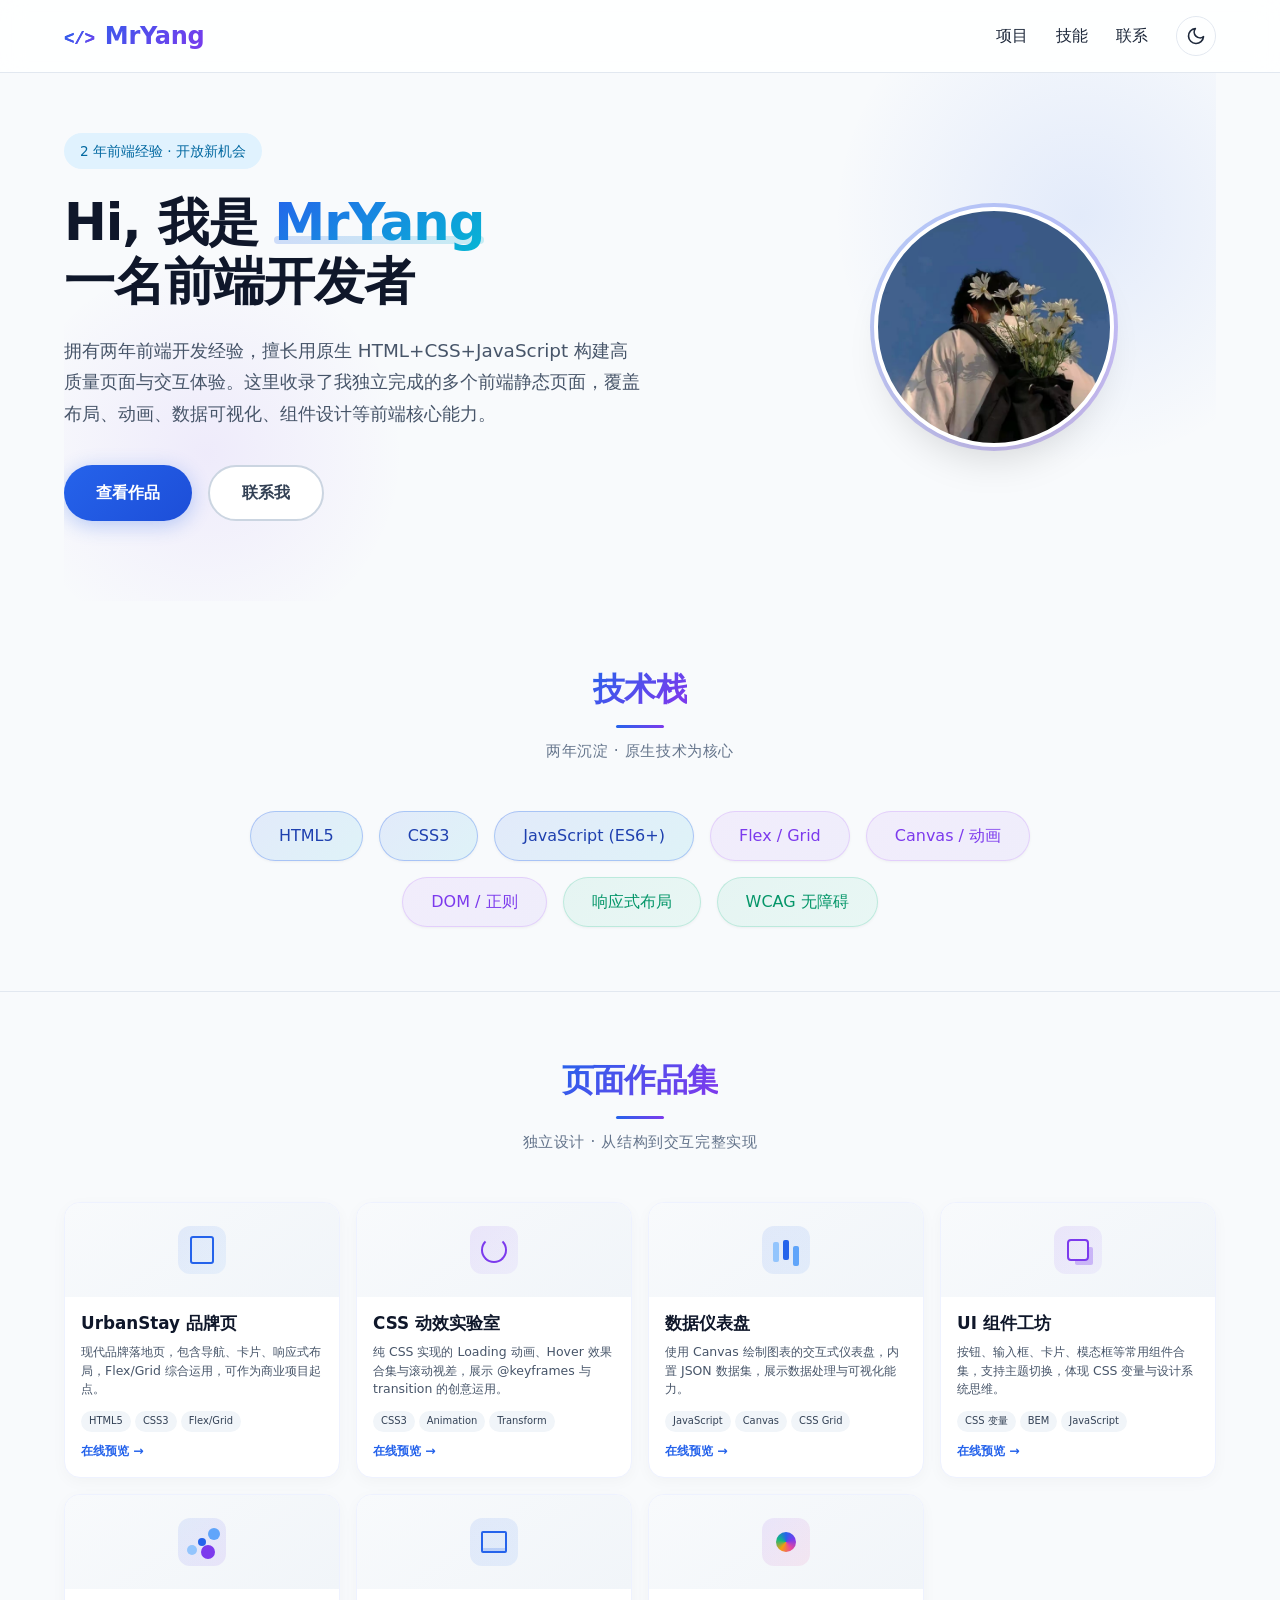
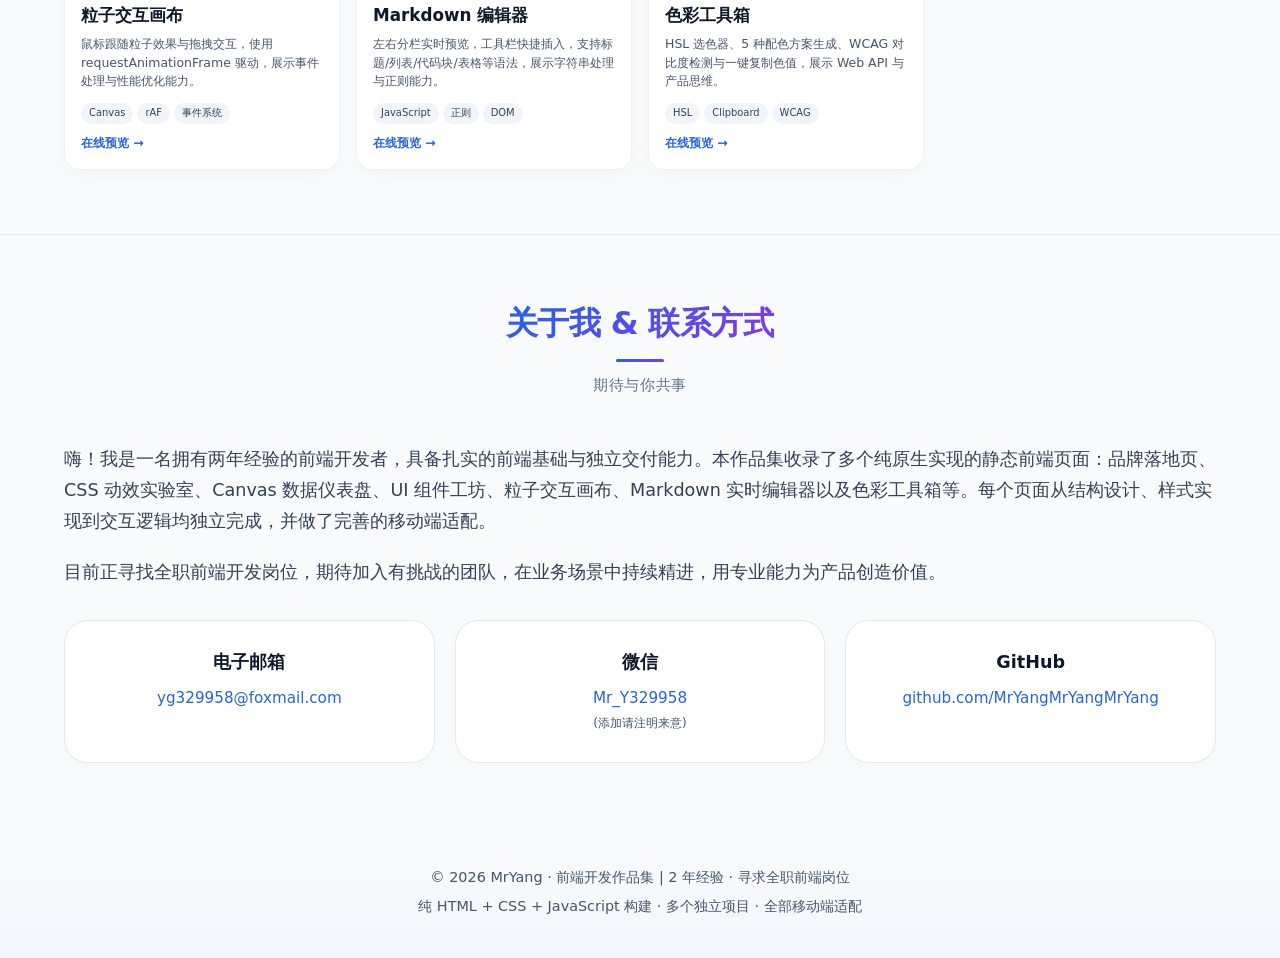
==== commit 832d761d: "去除全站 emoji，卡片图标改用纯 CSS 图形，提升专业感" ====
--- a/index.html
+++ b/index.html
@@ -40,8 +40,8 @@
                     <h1>Hi, 我是 <span class="hero-highlight">MrYang</span><br>一名前端开发者</h1>
                     <p class="hero-desc">拥有两年前端开发经验，擅长用原生 HTML+CSS+JavaScript 构建高质量页面与交互体验。这里收录了我独立完成的多个前端静态页面，覆盖布局、动画、数据可视化、组件设计等前端核心能力。</p>
                     <div class="btn-group">
-                        <a href="#projects" class="btn btn-primary">📁 查看作品</a>
-                        <a href="#contact" class="btn btn-outline">📧 联系我</a>
+                        <a href="#projects" class="btn btn-primary">查看作品</a>
+                        <a href="#contact" class="btn btn-outline">联系我</a>
                     </div>
                 </div>
                 <div class="hero-avatar">
@@ -80,9 +80,7 @@
                 <div class="projects-grid">
                     <!-- 项目卡片 1 - 品牌落地页 -->
                     <div class="project-card">
-                        <div class="card-img">
-                            🎨✨
-                        </div>
+                        <div class="card-img icon-brand"></div>
                         <div class="card-content">
                             <h3 class="card-title">UrbanStay 品牌页</h3>
                             <p class="card-desc">现代品牌落地页，包含导航、卡片、响应式布局，Flex/Grid 综合运用，可作为商业项目起点。</p>
@@ -96,9 +94,7 @@
                     </div>
                     <!-- 项目卡片 2 - CSS 动画合集 -->
                     <div class="project-card">
-                        <div class="card-img">
-                            �💫
-                        </div>
+                        <div class="card-img icon-animation"></div>
                         <div class="card-content">
                             <h3 class="card-title">CSS 动效实验室</h3>
                             <p class="card-desc">纯 CSS 实现的 Loading 动画、Hover 效果合集与滚动视差，展示 @keyframes 与 transition 的创意运用。</p>
@@ -112,9 +108,7 @@
                     </div>
                     <!-- 项目卡片 3 - 数据仪表盘 -->
                     <div class="project-card">
-                        <div class="card-img">
-                            📊📈
-                        </div>
+                        <div class="card-img icon-dashboard"></div>
                         <div class="card-content">
                             <h3 class="card-title">数据仪表盘</h3>
                             <p class="card-desc">使用 Canvas 绘制图表的交互式仪表盘，内置 JSON 数据集，展示数据处理与可视化能力。</p>
@@ -128,9 +122,7 @@
                     </div>
                     <!-- 项目卡片 4 - UI 组件库 -->
                     <div class="project-card">
-                        <div class="card-img">
-                            🧩⚙️
-                        </div>
+                        <div class="card-img icon-components"></div>
                         <div class="card-content">
                             <h3 class="card-title">UI 组件工坊</h3>
                             <p class="card-desc">按钮、输入框、卡片、模态框等常用组件合集，支持主题切换，体现 CSS 变量与设计系统思维。</p>
@@ -144,9 +136,7 @@
                     </div>
                     <!-- 项目卡片 5 - 创意交互页 -->
                     <div class="project-card">
-                        <div class="card-img">
-                            🖱️🎯
-                        </div>
+                        <div class="card-img icon-particle"></div>
                         <div class="card-content">
                             <h3 class="card-title">粒子交互画布</h3>
                             <p class="card-desc">鼠标跟随粒子效果与拖拽交互，使用 requestAnimationFrame 驱动，展示事件处理与性能优化能力。</p>
@@ -160,9 +150,7 @@
                     </div>
                     <!-- 项目卡片 6 - Markdown 编辑器 -->
                     <div class="project-card">
-                        <div class="card-img">
-                            ✏️📝
-                        </div>
+                        <div class="card-img icon-editor"></div>
                         <div class="card-content">
                             <h3 class="card-title">Markdown 编辑器</h3>
                             <p class="card-desc">左右分栏实时预览，工具栏快捷插入，支持标题/列表/代码块/表格等语法，展示字符串处理与正则能力。</p>
@@ -176,9 +164,7 @@
                     </div>
                     <!-- 项目卡片 7 - 色彩工具箱 -->
                     <div class="project-card">
-                        <div class="card-img">
-                            🎨🔍
-                        </div>
+                        <div class="card-img icon-color"></div>
                         <div class="card-content">
                             <h3 class="card-title">色彩工具箱</h3>
                             <p class="card-desc">HSL 选色器、5 种配色方案生成、WCAG 对比度检测与一键复制色值，展示 Web API 与产品思维。</p>
@@ -208,16 +194,16 @@
                         <p>目前正寻找全职前端开发岗位，期待加入有挑战的团队，在业务场景中持续精进，用专业能力为产品创造价值。</p>
                         <div class="contact-links">
                             <div class="contact-card">
-                                <h3>📧 电子邮箱</h3>
+                                <h3>电子邮箱</h3>
                                 <div class="contact-detail">yg329958@foxmail.com</div>
                             </div>
                             <div class="contact-card">
-                                <h3>💬 微信 / 备注</h3>
+                                <h3>微信</h3>
                                 <div class="contact-detail">Mr_Y329958</div>
                                 <span style="font-size: 0.75rem; color:#475569;">(添加请注明来意)</span>
                             </div>
                             <div class="contact-card">
-                                <h3>🌐 GitHub</h3>
+                                <h3>GitHub</h3>
                                 <div class="contact-detail">
                                     <a href="https://github.com/MrYangMrYangMrYang?tab=repositories" target="_blank" rel="noopener noreferrer" style="color: inherit; text-decoration: none;">github.com/MrYangMrYangMrYang</a>
                                 </div>
@@ -232,7 +218,7 @@
     <footer>
         <div class="container">
             <p>© 2026 MrYang · 前端开发作品集 | 2 年经验 · 寻求全职前端岗位</p>
-            <p style="margin-top: 8px;">✨ 纯 HTML + CSS + JavaScript 构建 · 多个独立项目 · 全部移动端适配</p>
+            <p style="margin-top: 8px;">纯 HTML + CSS + JavaScript 构建 · 多个独立项目 · 全部移动端适配</p>
         </div>
     </footer>
 
--- a/style.css
+++ b/style.css
@@ -452,8 +452,126 @@
     display: flex;
     align-items: center;
     justify-content: center;
-    font-size: 1.8rem;
-    color: #2563eb;
+    position: relative;
+}
+
+.card-img::after {
+    content: '';
+    width: 48px;
+    height: 48px;
+    border-radius: 12px;
+    background: linear-gradient(135deg, #2563eb, #7c3aed);
+    opacity: 0.12;
+}
+
+.icon-brand::before {
+    content: '';
+    position: absolute;
+    width: 20px;
+    height: 24px;
+    border: 2.5px solid #2563eb;
+    border-radius: 3px;
+    z-index: 1;
+}
+
+.icon-brand::after {
+    background: linear-gradient(135deg, #2563eb, #60a5fa);
+    opacity: 0.1;
+}
+
+.icon-animation::before {
+    content: '';
+    position: absolute;
+    width: 22px;
+    height: 22px;
+    border: 2.5px solid #7c3aed;
+    border-top-color: transparent;
+    border-radius: 50%;
+    z-index: 1;
+}
+
+.icon-animation::after {
+    background: linear-gradient(135deg, #7c3aed, #a78bfa);
+    opacity: 0.1;
+}
+
+.icon-dashboard::before {
+    content: '';
+    position: absolute;
+    width: 6px;
+    height: 20px;
+    background: #2563eb;
+    border-radius: 2px;
+    z-index: 1;
+    box-shadow: 10px 6px 0 #60a5fa, -10px 2px 0 #93c5fd;
+}
+
+.icon-dashboard::after {
+    background: linear-gradient(135deg, #2563eb, #3b82f6);
+    opacity: 0.1;
+}
+
+.icon-components::before {
+    content: '';
+    position: absolute;
+    width: 18px;
+    height: 18px;
+    border: 2.5px solid #7c3aed;
+    border-radius: 4px;
+    z-index: 1;
+    box-shadow: 6px 6px 0 -2px rgba(124, 58, 237, 0.3);
+}
+
+.icon-components::after {
+    background: linear-gradient(135deg, #7c3aed, #a78bfa);
+    opacity: 0.1;
+}
+
+.icon-particle::before {
+    content: '';
+    position: absolute;
+    width: 8px;
+    height: 8px;
+    background: #2563eb;
+    border-radius: 50%;
+    z-index: 1;
+    box-shadow: 12px -8px 0 2px #60a5fa, -10px 8px 0 1px #93c5fd, 6px 10px 0 3px #7c3aed;
+}
+
+.icon-particle::after {
+    background: linear-gradient(135deg, #2563eb, #7c3aed);
+    opacity: 0.1;
+}
+
+.icon-editor::before {
+    content: '';
+    position: absolute;
+    width: 22px;
+    height: 18px;
+    border: 2.5px solid #2563eb;
+    border-radius: 2px;
+    z-index: 1;
+    box-shadow: inset 0 -6px 0 -3px rgba(37, 99, 235, 0.2);
+}
+
+.icon-editor::after {
+    background: linear-gradient(135deg, #2563eb, #3b82f6);
+    opacity: 0.1;
+}
+
+.icon-color::before {
+    content: '';
+    position: absolute;
+    width: 20px;
+    height: 20px;
+    border-radius: 50%;
+    background: conic-gradient(#2563eb, #7c3aed, #ec4899, #f59e0b, #10b981, #2563eb);
+    z-index: 1;
+}
+
+.icon-color::after {
+    background: linear-gradient(135deg, #7c3aed, #ec4899);
+    opacity: 0.1;
 }
 
 .card-content {
@@ -915,6 +1033,44 @@
     background: linear-gradient(145deg, #1e293b, #0f172a);
 }
 
+body.dark .card-img::after {
+    background: linear-gradient(135deg, #60a5fa, #a78bfa);
+    opacity: 0.08;
+}
+
+body.dark .icon-brand::before {
+    border-color: #60a5fa;
+}
+
+body.dark .icon-animation::before {
+    border-color: #a78bfa;
+    border-top-color: transparent;
+}
+
+body.dark .icon-dashboard::before {
+    background: #60a5fa;
+    box-shadow: 10px 6px 0 #93c5fd, -10px 2px 0 #60a5fa;
+}
+
+body.dark .icon-components::before {
+    border-color: #a78bfa;
+    box-shadow: 6px 6px 0 -2px rgba(167, 139, 250, 0.3);
+}
+
+body.dark .icon-particle::before {
+    background: #60a5fa;
+    box-shadow: 12px -8px 0 2px #93c5fd, -10px 8px 0 1px #60a5fa, 6px 10px 0 3px #a78bfa;
+}
+
+body.dark .icon-editor::before {
+    border-color: #60a5fa;
+    box-shadow: inset 0 -6px 0 -3px rgba(96, 165, 250, 0.2);
+}
+
+body.dark .icon-color::before {
+    background: conic-gradient(#60a5fa, #a78bfa, #f472b6, #fbbf24, #34d399, #60a5fa);
+}
+
 body.dark .card-desc {
     color: #94a3b8;
 }
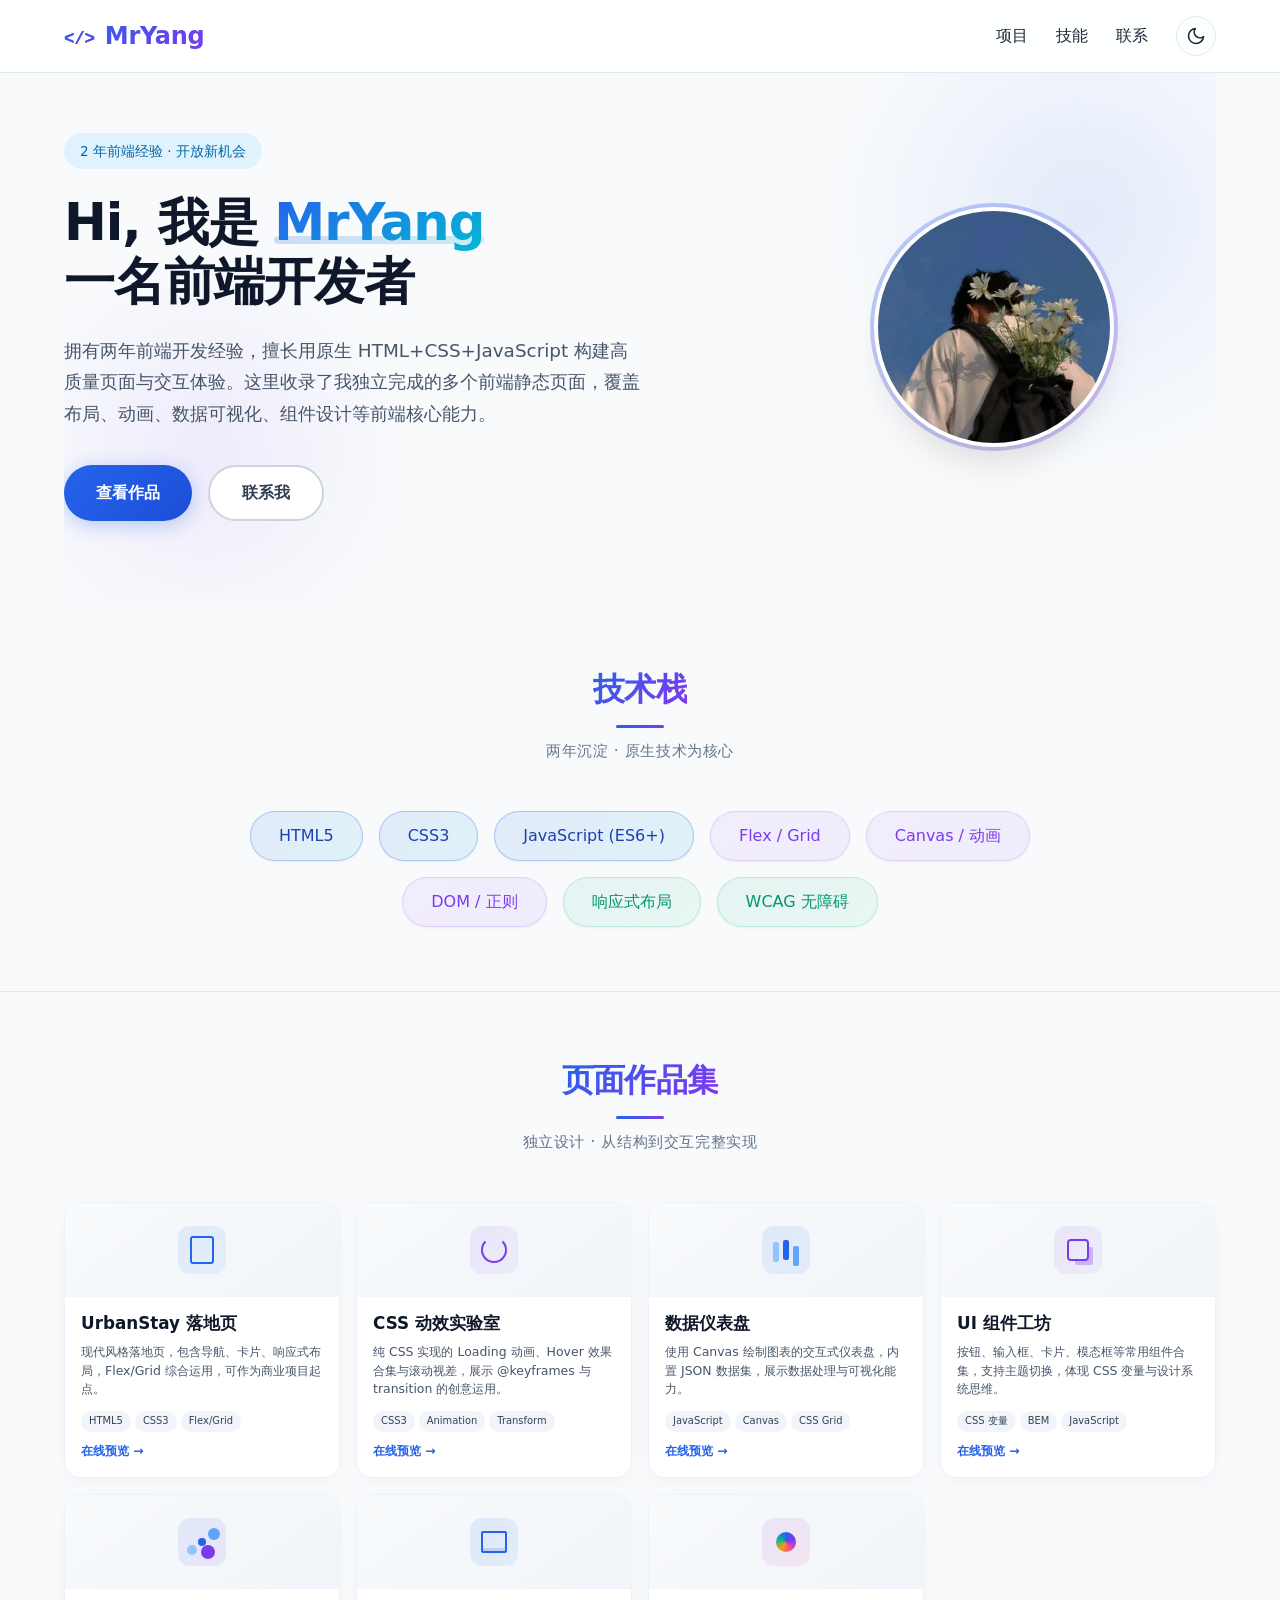
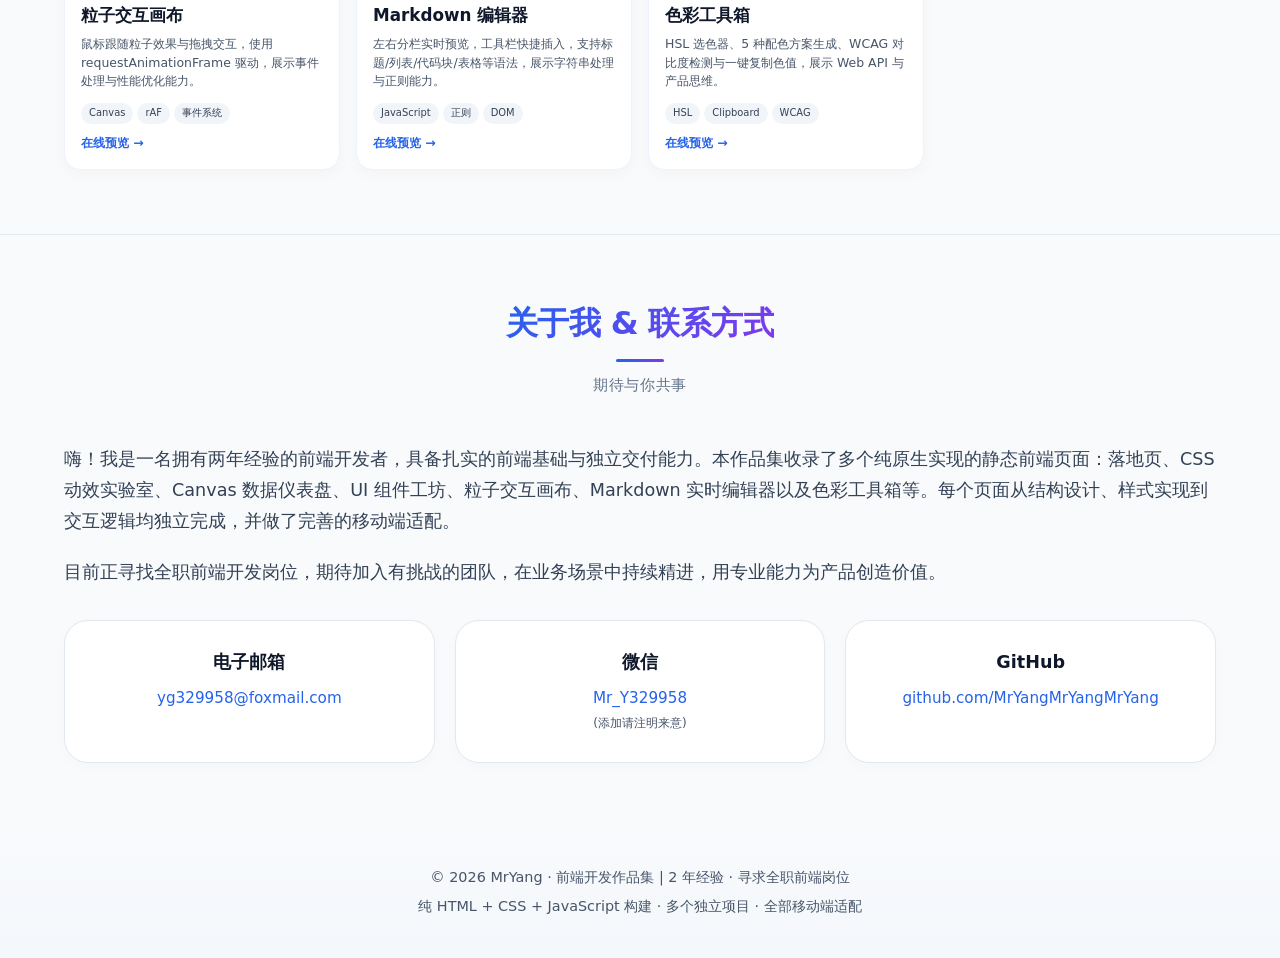
==== commit a1b3bdde: "优化：品牌页改名落地页、CSS图标填充、项目网格3列断点、卡片描述3行截断" ====
--- a/index.html
+++ b/index.html
@@ -39,7 +39,7 @@
                     <div class="hero-badge">2 年前端经验 · 开放新机会</div>
                     <h1>Hi, 我是 <span class="hero-highlight">MrYang</span><br>一名前端开发者</h1>
                     <p class="hero-desc">拥有两年前端开发经验，擅长用原生 HTML+CSS+JavaScript 构建高质量页面与交互体验。这里收录了我独立完成的多个前端静态页面，覆盖布局、动画、数据可视化、组件设计等前端核心能力。</p>
-                    <div class="btn-group">
+                     <div class="btn-group">
                         <a href="#projects" class="btn btn-primary">查看作品</a>
                         <a href="#contact" class="btn btn-outline">联系我</a>
                     </div>
@@ -78,12 +78,12 @@
                     <p class="section-subtitle">独立设计 · 从结构到交互完整实现</p>
                 </div>
                 <div class="projects-grid">
-                    <!-- 项目卡片 1 - 品牌落地页 -->
+                    <!-- 项目卡片 1 - 落地页 -->
                     <div class="project-card">
                         <div class="card-img icon-brand"></div>
                         <div class="card-content">
-                            <h3 class="card-title">UrbanStay 品牌页</h3>
-                            <p class="card-desc">现代品牌落地页，包含导航、卡片、响应式布局，Flex/Grid 综合运用，可作为商业项目起点。</p>
+                            <h3 class="card-title">UrbanStay 落地页</h3>
+                            <p class="card-desc">现代风格落地页，包含导航、卡片、响应式布局，Flex/Grid 综合运用，可作为商业项目起点。</p>
                             <div class="tech-stack">
                                 <span class="tech-badge">HTML5</span>
                                 <span class="tech-badge">CSS3</span>
@@ -190,7 +190,7 @@
                 </div>
                 <div class="about-wrap">
                     <div class="about-text">
-                        <p>嗨！我是一名拥有两年经验的前端开发者，具备扎实的前端基础与独立交付能力。本作品集收录了多个纯原生实现的静态前端页面：品牌落地页、CSS 动效实验室、Canvas 数据仪表盘、UI 组件工坊、粒子交互画布、Markdown 实时编辑器以及色彩工具箱等。每个页面从结构设计、样式实现到交互逻辑均独立完成，并做了完善的移动端适配。</p>
+                        <p>嗨！我是一名拥有两年经验的前端开发者，具备扎实的前端基础与独立交付能力。本作品集收录了多个纯原生实现的静态前端页面：落地页、CSS 动效实验室、Canvas 数据仪表盘、UI 组件工坊、粒子交互画布、Markdown 实时编辑器以及色彩工具箱等。每个页面从结构设计、样式实现到交互逻辑均独立完成，并做了完善的移动端适配。</p>
                         <p>目前正寻找全职前端开发岗位，期待加入有挑战的团队，在业务场景中持续精进，用专业能力为产品创造价值。</p>
                         <div class="contact-links">
                             <div class="contact-card">
--- a/style.css
+++ b/style.css
@@ -593,6 +593,10 @@
     margin-bottom: 12px;
     font-size: 0.78rem;
     line-height: 1.5;
+    display: -webkit-box;
+    -webkit-line-clamp: 3;
+    -webkit-box-orient: vertical;
+    overflow: hidden;
 }
 
 .tech-stack {
@@ -776,6 +780,12 @@
 /* ========================================
    响应式适配
    ======================================== */
+@media (max-width: 1024px) {
+    .projects-grid {
+        grid-template-columns: repeat(3, 1fr);
+    }
+}
+
 @media (max-width: 768px) {
     .nav-menu-btn {
         display: flex;
